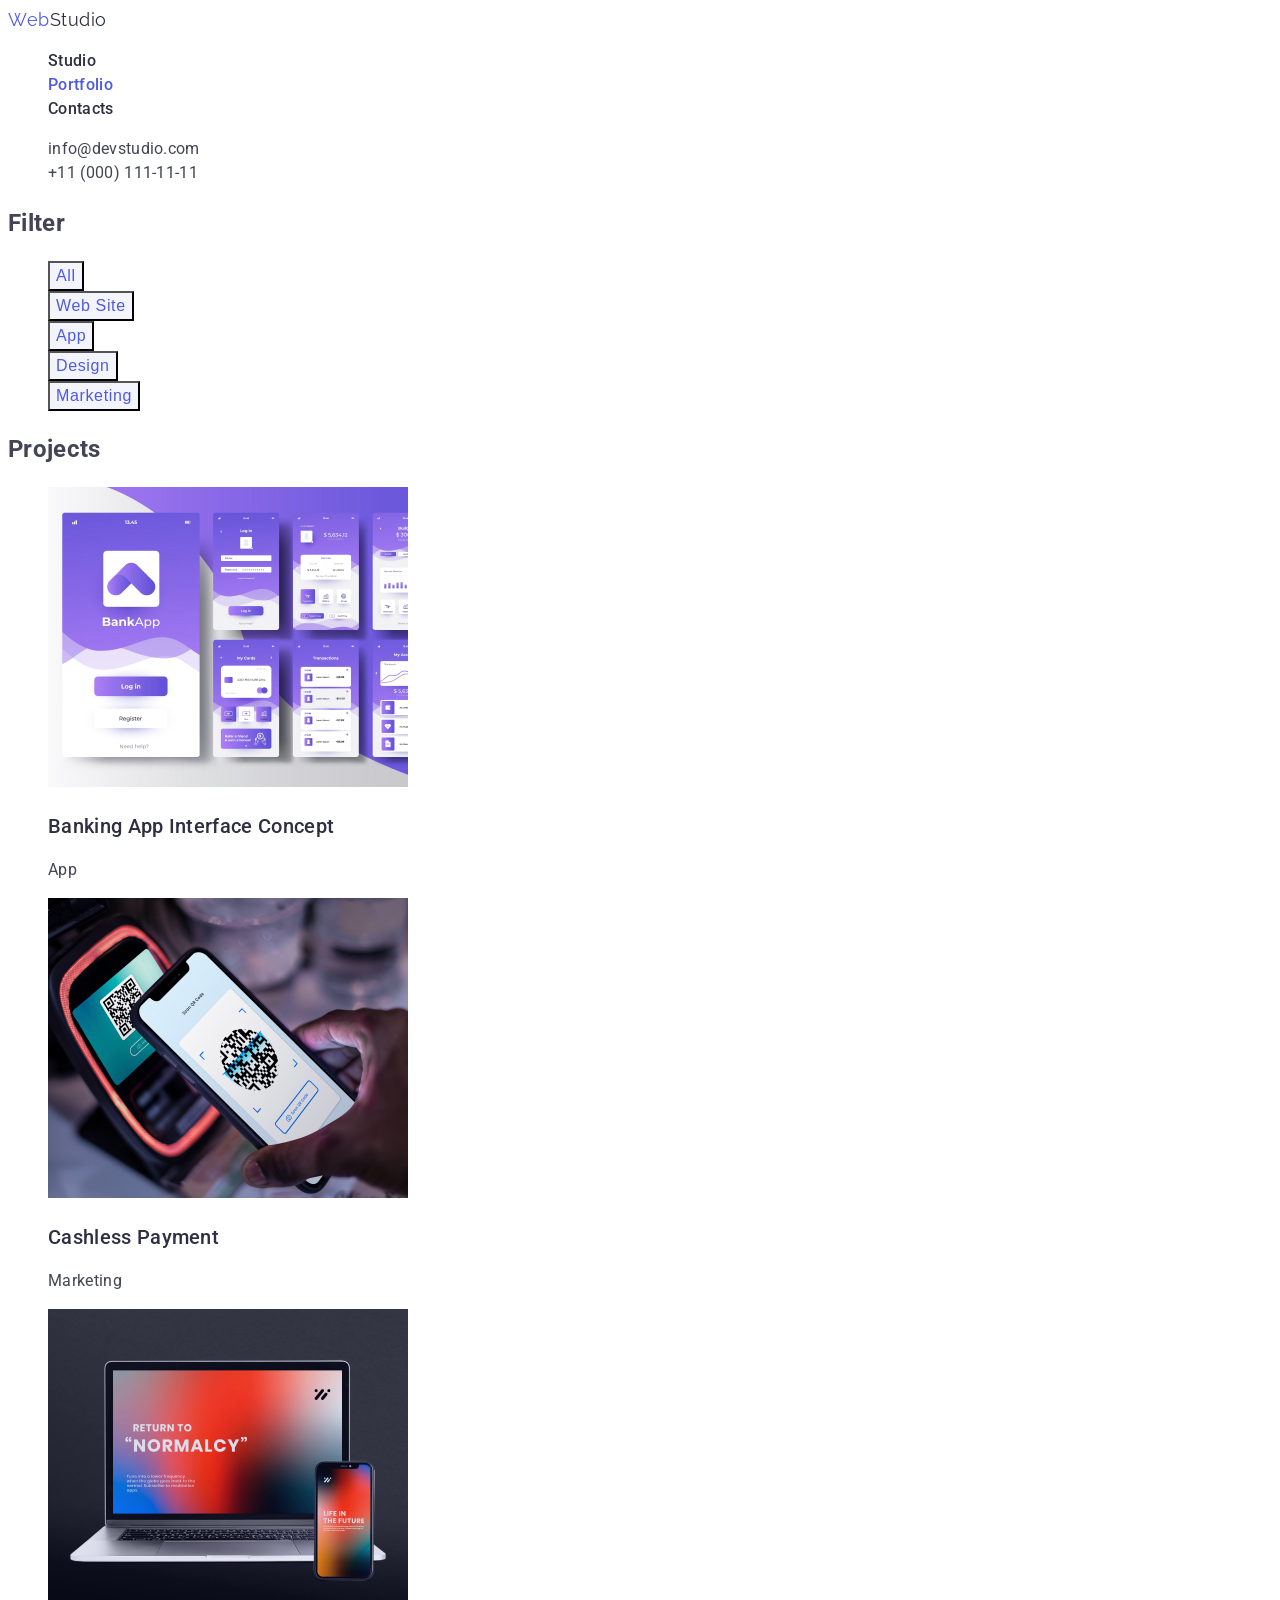
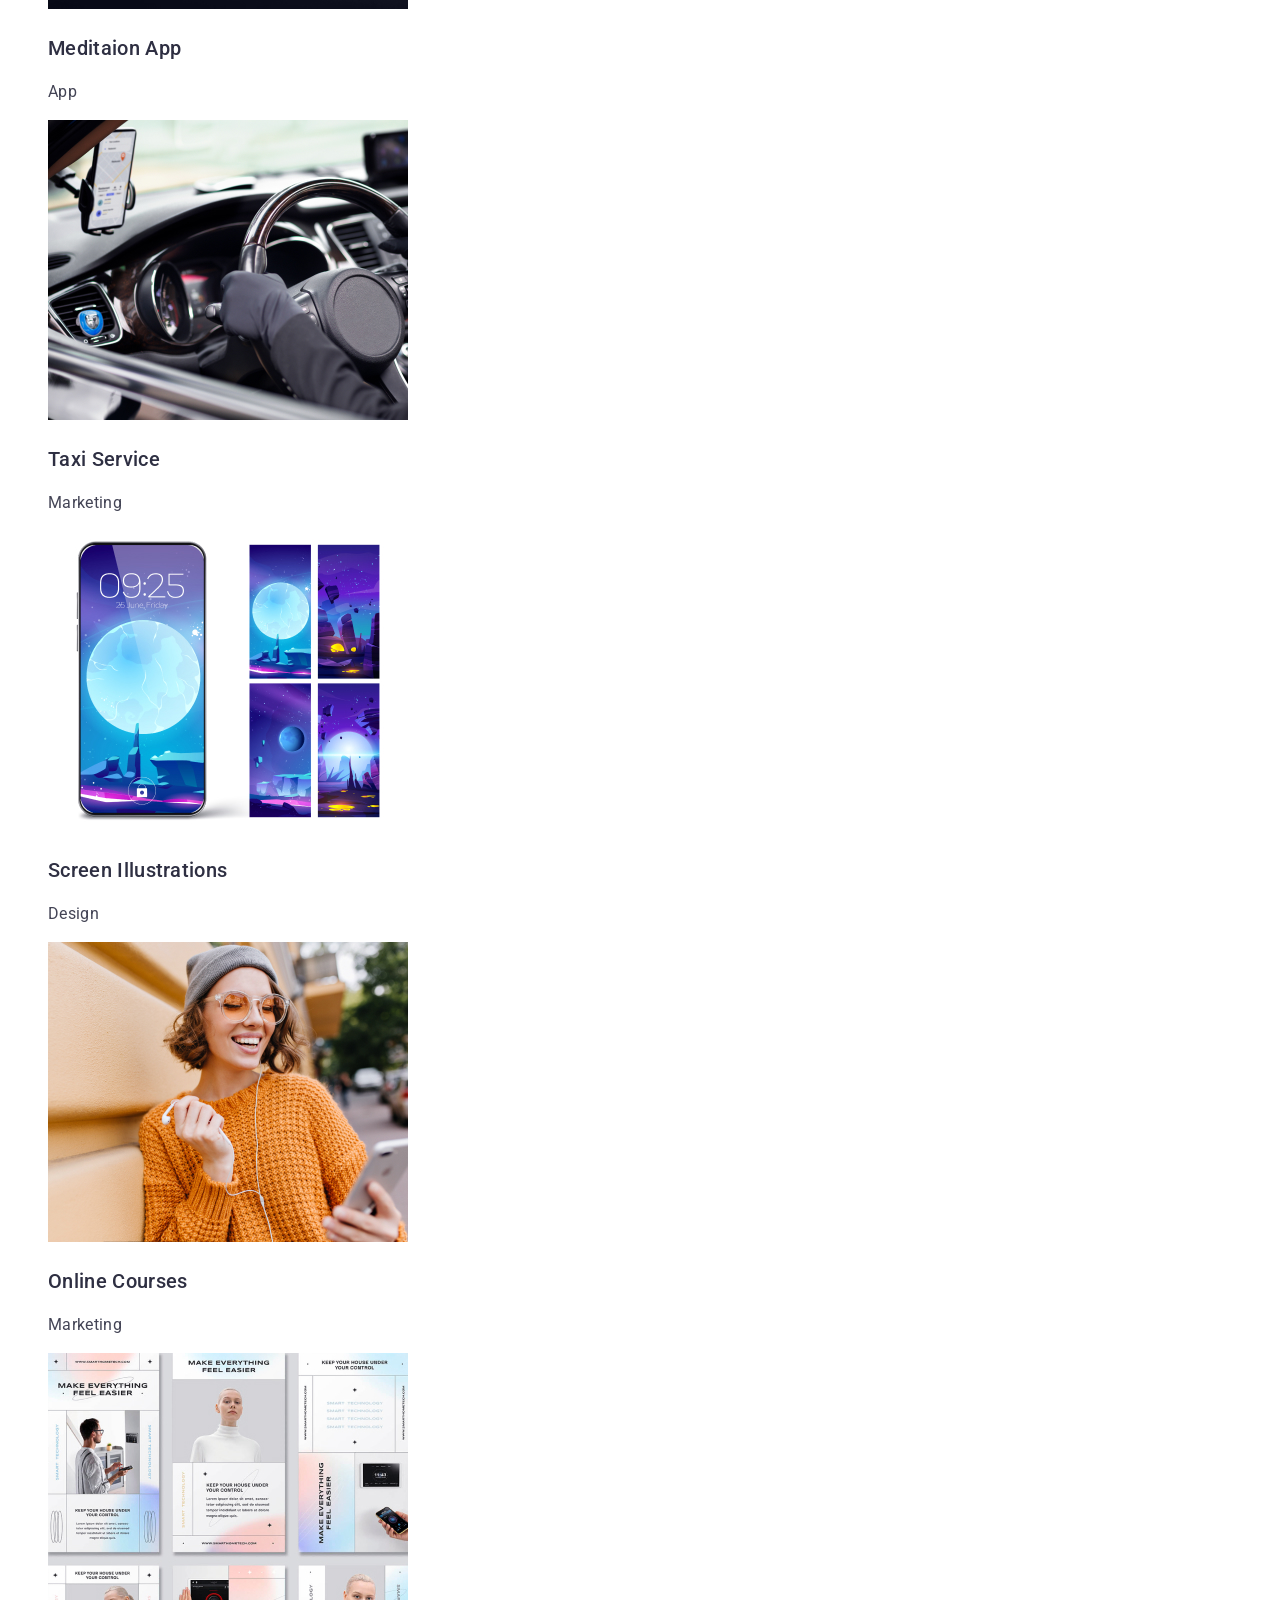
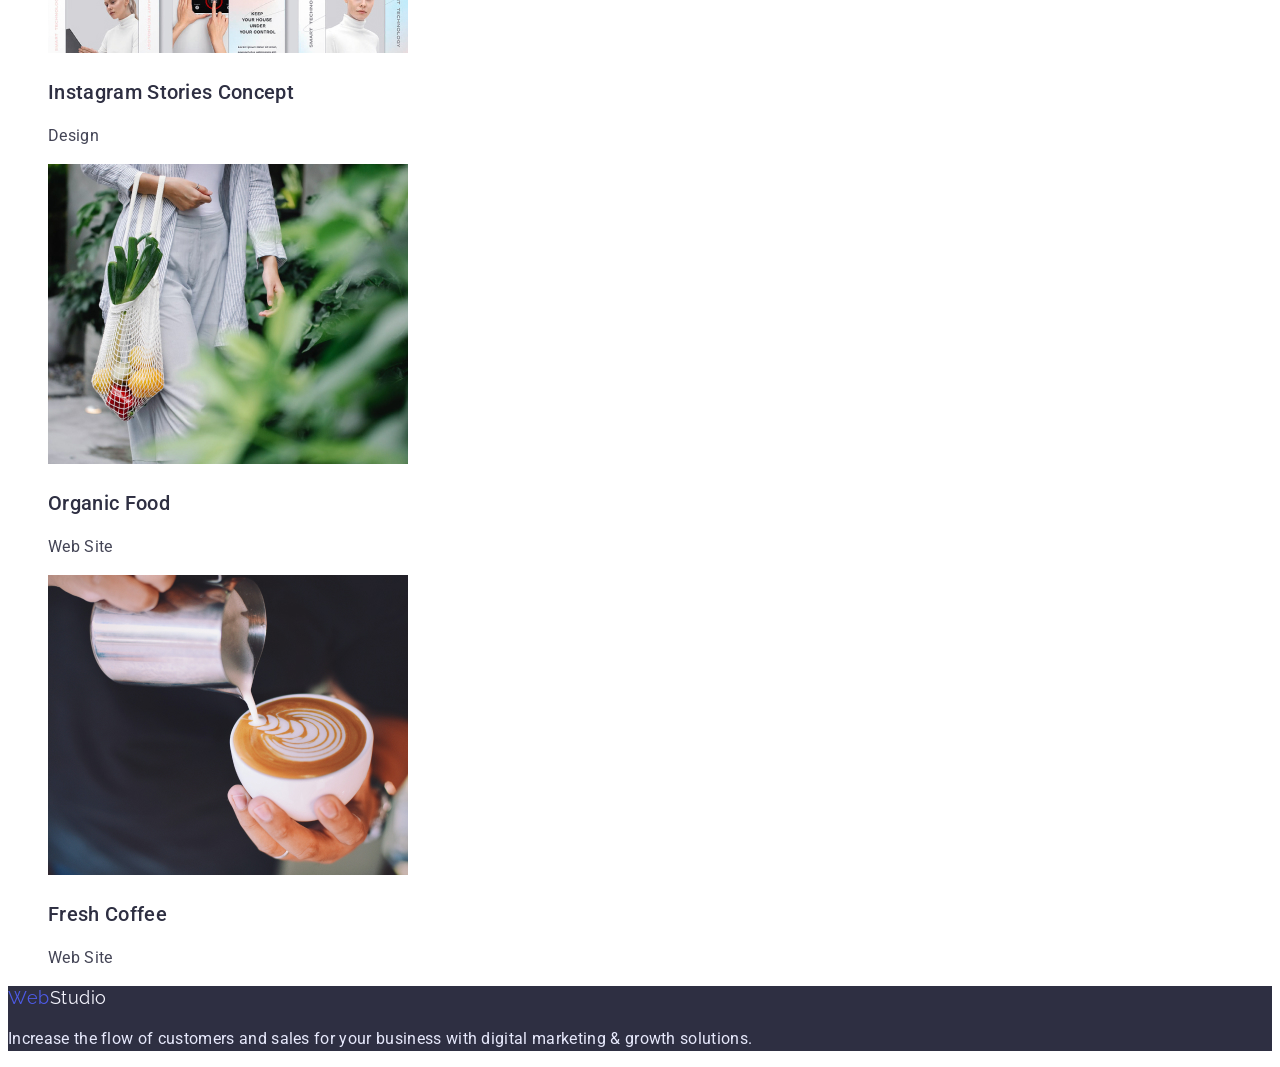
==== portfolio.html @ 9cec99b6 "Initial commit" ====
<!DOCTYPE html>
<html lang="en">
<head>
    <meta charset="UTF-8">
    <meta http-equiv="X-UA-Compatible" content="IE=edge">
    <meta name="viewport" content="width=device-width, initial-scale=1.0">
    <title>Document</title>
    <link rel="preconnect" href="https://fonts.googleapis.com">
    <link rel="preconnect" href="https://fonts.gstatic.com" crossorigin>
    <link href="https://fonts.googleapis.com/css2?family=Raleway:wght@800&family=Roboto:wght@400;500;700;900&display=swap"
        rel="stylesheet">
    <link rel="stylesheet" href="./css/styles.css">
</head>
<body>
  <header>
    <nav>
        <a class="logo" href="./index.html"><span class="accent-logo">Web</span>Studio</a>
        <ul class="site-nav list">
            <li><a href="./index.html" class="link ">Studio</a></li>
            <li><a href="./portfolio.html" class="link current">Portfolio</a></li>
            <li><a href="" class="link">Contacts</a> </li>
        </ul>
    </nav>
    <ul class="contacts">
        <li> <a href="mailto:info@devstudio.com" class="contacts-link">info@devstudio.com</a></li>
        <li> <a href="tel:+11(000)111-11-11" class="contacts-link">+11 (000) 111-11-11</a></li>
    </ul>
  </header>
        <main>
            <section class="Filter">
              <h1 class="Filter-title">Filter</h1>
                <ul class="Filter-button">
                    <li><button type="button" class="button">All</button></li>
                    <li><button type="button" class="button">Web Site</button></li>
                    <li><button type="button" class="button">App</button></li>
                    <li><button type="button" class="button">Design</button></li>
                    <li><button type="button" class="button">Marketing</button></li>
                </ul>
              <h2>Projects</h2>
                <ul class="Projects-list">
                    <li>
                        <img src="./images/img9.jpg" alt="interface" width="360" height="300">
                        <h3 class="title">Banking App Interface Concept</h3>
                        <p class="text">App</p>
                    </li>
                    <li>
                        <img src="./images/img10.jpg" alt="phone screen" width="360" height="300">
                        <h3 class="title">Cashless Payment</h3>
                        <p class="text">Marketing</p>
                    </li>
                    <li>
                        <img src="./images/img11.jpg" alt="laptop screen" width="360" height="300">
                        <h3 class="title">Meditaion App</h3>
                        <p class="text">App</p>
                    </li>
                    <li>
                        <img src="./images/img12.jpg" alt="car steering wheel" width="360" height="300">
                        <h3 class="title">Taxi Service</h3>
                        <p class="text">Marketing</p>
                    </li>
                    <li>
                        <img src="./images/img13.jpg" alt="phone" width="360" height="300">
                        <h3 class="title">Screen Illustrations</h3>
                        <p class="text">Design</p>
                    </li>
                    <li>
                        <img src="./images/img14.jpg" alt="a girl who laughs" width="360" height="300">
                        <h3 class="title">Online Courses</h3>
                        <p class="text">Marketing</p>
                    </li>
                    <li>
                        <img src="./images/img15.jpg" alt="Stories Concept" width="360" height="300">
                        <h3 class="title">Instagram Stories Concept</h3>
                        <p class="text">Design</p>
                    </li>
                    <li>
                        <img src="./images/img16.jpg" alt="a bag of vegetables" width="360" height="300">
                        <h3 class="title">Organic Food</h3>
                        <p class="text">Web Site</p>
                    </li>
                    <li>
                        <img src="./images/img17.jpg" alt="a cup of cappuccino" width="360" height="300">
                        <h3 class="title">Fresh Coffee</h3>
                        <p class="text">Web Site</p>
                    </li>
                </ul>
            </section>
        </main>
  <footer class="footer">
    <a href="./index.html" class="logo"><span class="accent-logo">Web</span><span class="footer-logo">Studio</span></a>
    <p class="footer-text">
        Increase the flow of customers and sales for your business with digital marketing & growth solutions.
    </p>
  </footer>
</body>
</html>
---- css/styles.css ----
/* основний колір тексту #2E2F42 */
/* другорядний колір #434455 */
/* білий  #FFFFFF */
/* білий, текст #E7E9FC  */
/* акцент #4D5AE5 */

:root{
    --primary-text-color: #434455;
    --title-text-color: #2E2F42;
    --accent-color: #4D5AE5;
    --white-color: #ffffff;
    --white-text-color: #E7E9FC;
    --button-bg-color: #F4F4FD;
}

body {
    color: var(--primary-text-color);

    font-family: Roboto, sans-serif;
    letter-spacing: 0.02em;
    font-size: 16px;
    line-height: 1.5;
    font-weight: 400;
}

ul {
    list-style: none;
}

/**
  |============================
  | studio
  |============================
*/

/*logo*/
.logo { color: var(--title-text-color);

    font-family: Raleway;
    letter-spacing: 0.03em;
    font-size: 18px;
    line-height: 1.33;
    text-decoration:none;
}

.accent-logo { color: var(--accent-color);}

/* site-nav*/
.site-nav .link {
    color: var(--title-text-color);

    font-weight: 500;
    font-size: 16px;
    line-height: 1.5;
    text-decoration: none;
}

.site-nav .link:hover, 
.site-nav .link:focus {
    color: var(--accent-color);
}

.site-nav .link.current {
    color: var(--accent-color);
}

/*contacts*/
.contacts-link{
    color: var(--primary-text-color);
    text-decoration: none;
}
.contacts-link:hover,
.contacts-link:focus{
color: var(--accent-color);
}


/* hero*/
.hero{
    background: var(--title-text-color);
}
.hero-title {
    color: var(--white-color);

    font-style: normal;
    font-weight: 700;
    font-size: 56px;
    line-height: 1.07;
    text-align: center;
}
.button-hero {
    color: var(--white-color);

    letter-spacing: 0.04em;
    background: var(--accent-color);
    box-shadow: 0px 4px 4px rgba(0, 0, 0, 0.15);
    border-radius: 4px;
    font-weight: 500;
    font-size: 16px;
    line-height: 1.5;
    align-items: center;
    cursor: pointer;
}

/*section*/
.section-title {
    color: var(--title-text-color);

        font-weight: 700;
        font-size: 36px;
        line-height: 1.11;
        text-align: center;
        text-transform: capitalize;
}

/*advantages*/
.advantages-list .title{
    color: var(--title-text-color);

    font-weight: 500;
    font-size: 20px;
    line-height: 1.2;
}

/*team*/
.team-list .title{
    font-weight: 500;
    font-size: 20px;
    line-height: 1.2;
    text-align: center;
}
.team-list .text{
    text-align: center;
}

/* footer*/
.footer{
    background-color: var(--title-text-color);
}
.footer-text{
    color: var(--white-text-color);
}
.footer-logo{
    color: var(--button-bg-color);
}

 /**
   |============================
   | portfolio
   |============================
 */
/*filter*/
.button{
    color: var(--accent-color);
    background-color: var(--button-bg-color);
   
        font-weight: 500;
        font-size: 16px;
        line-height: 1.5;
        align-items: center;
        text-align: center;
        letter-spacing: 0.04em;
        cursor: pointer;
}
.button:hover,
.button:focus{
    background-color: var(--accent-color);
    color: var(--white-color);
}

.Projects-list .title{
    color: var(--title-text-color);

    font-weight: 500;
    font-size: 20px;
    line-height: 1.2;
}
.Projects-list .text{
    color: var(--primary-text-color);

    font-weight: 400;
    font-size: 16px;
    line-height: 1.5;
}
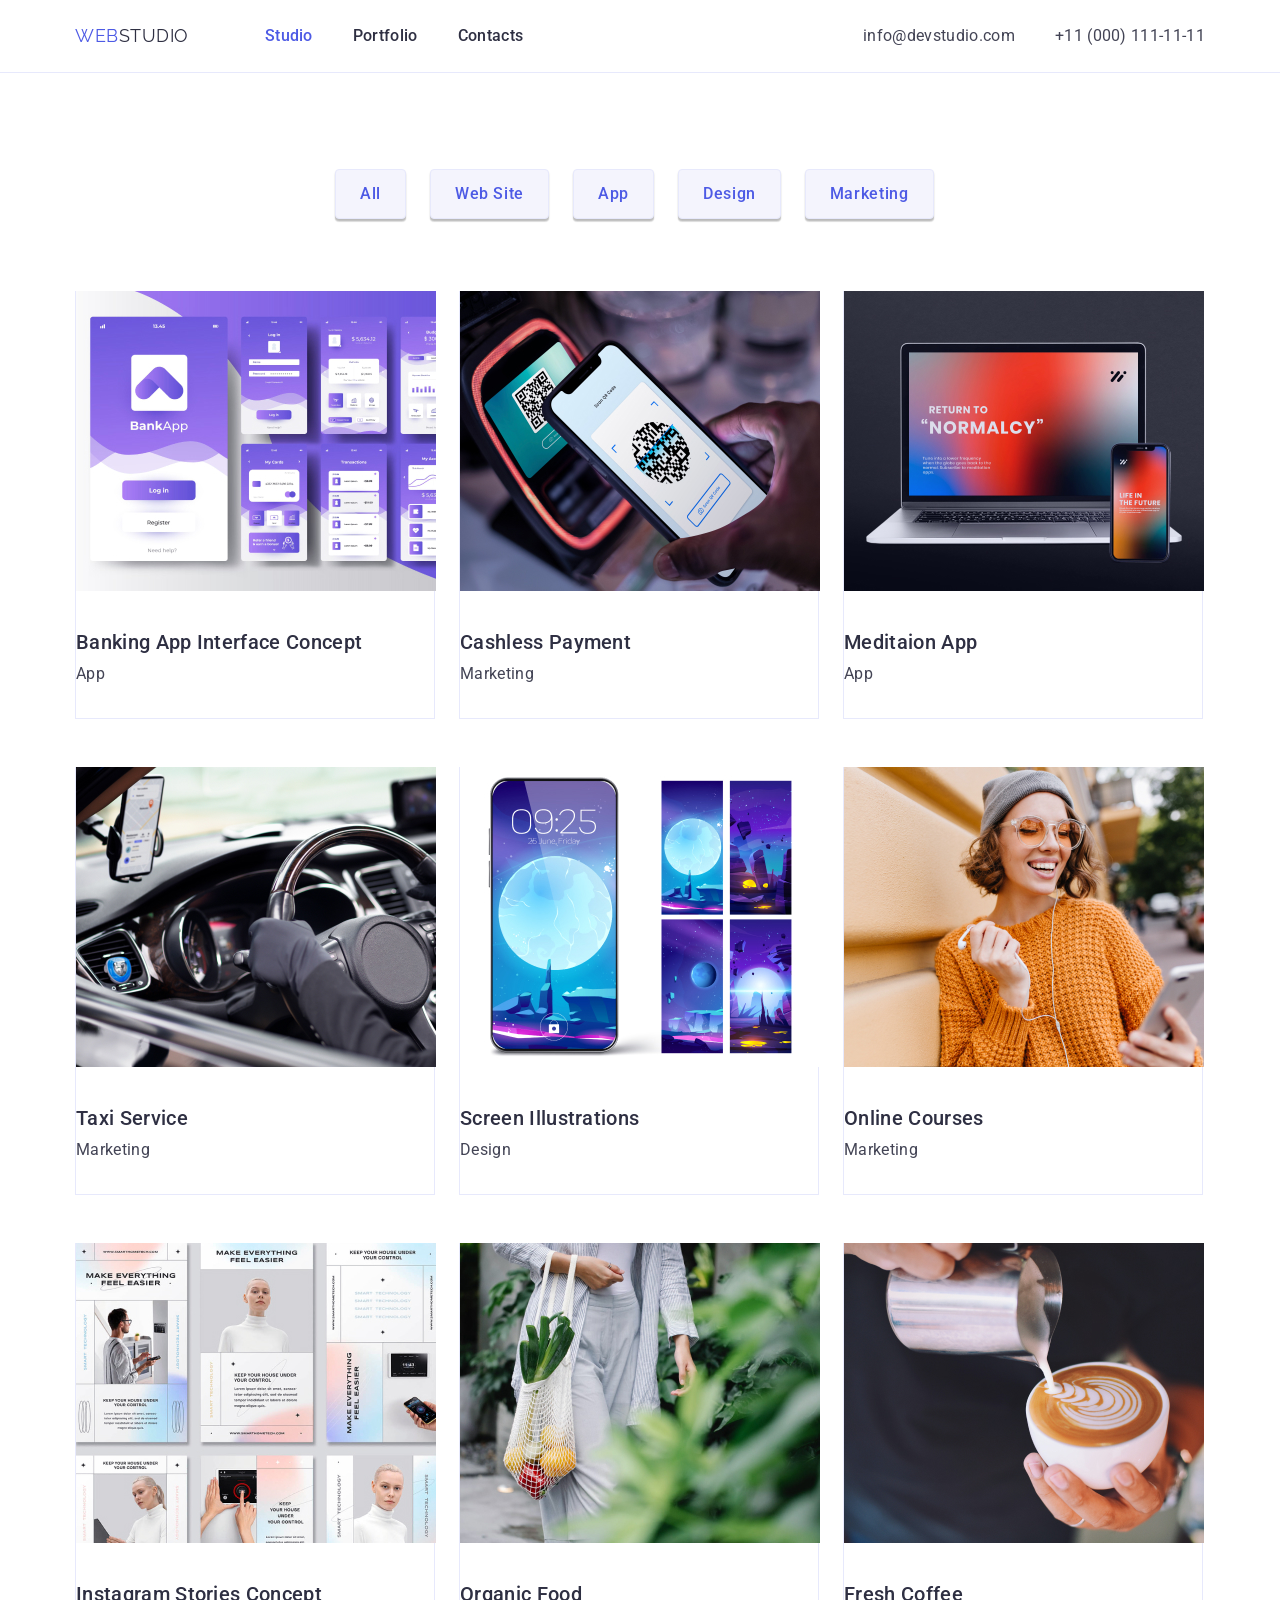
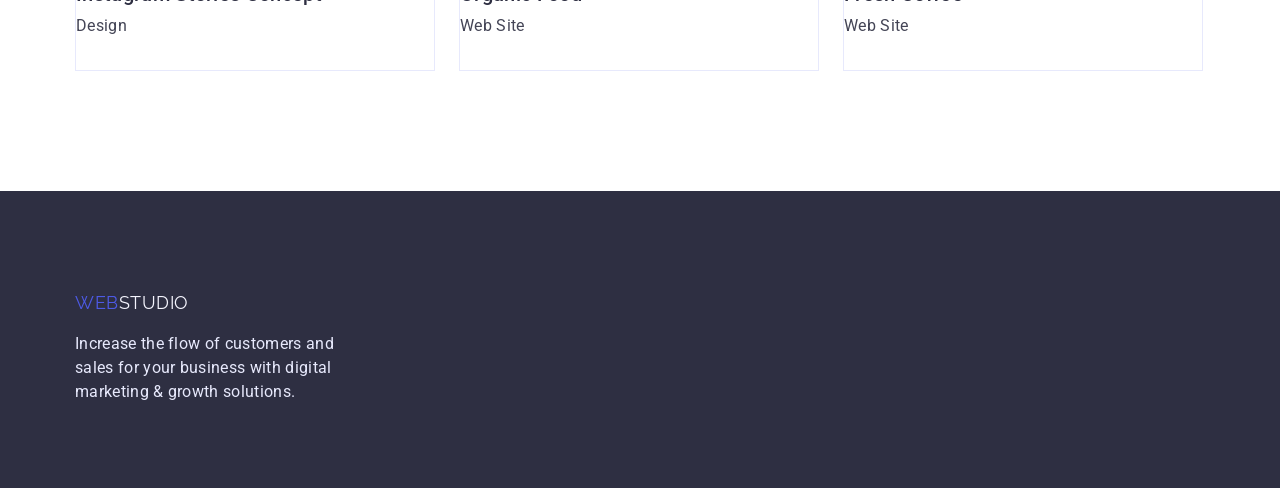
==== commit f47fb5be: "css for portfolio" ====
--- a/portfolio.html
+++ b/portfolio.html
@@ -9,88 +9,98 @@
     <link rel="preconnect" href="https://fonts.gstatic.com" crossorigin>
     <link href="https://fonts.googleapis.com/css2?family=Raleway:wght@800&family=Roboto:wght@400;500;700;900&display=swap"
         rel="stylesheet">
+        <link rel="stylesheet" href="https://cdnjs.cloudflare.com/ajax/libs/modern-normalize/1.1.0/modern-normalize.min.css">
     <link rel="stylesheet" href="./css/styles.css">
 </head>
 <body>
-  <header>
-    <nav>
-        <a class="logo" href="./index.html"><span class="accent-logo">Web</span>Studio</a>
-        <ul class="site-nav list">
-            <li><a href="./index.html" class="link ">Studio</a></li>
-            <li><a href="./portfolio.html" class="link current">Portfolio</a></li>
-            <li><a href="" class="link">Contacts</a> </li>
-        </ul>
-    </nav>
-    <ul class="contacts">
-        <li> <a href="mailto:info@devstudio.com" class="contacts-link">info@devstudio.com</a></li>
-        <li> <a href="tel:+11(000)111-11-11" class="contacts-link">+11 (000) 111-11-11</a></li>
-    </ul>
-  </header>
+<header class="header-page">
+    <div class="container">
+        <div class="main">
+            <nav class="main">
+                <a class="logo" href="./index.html"><span class="accent-logo">WEB</span>STUDIO</a>
+                <ul class="site-nav list">
+                    <li class="item"><a href="./index.html" class="link current">Studio</a></li>
+                    <li class="item"><a href="./portfolio.html" class="link">Portfolio</a></li>
+                    <li class="item"><a href="" class="link">Contacts</a> </li>
+                </ul>
+            </nav>
+            <ul class="contacts list">
+                <li class="item"> <a href="mailto:info@devstudio.com" class="contacts-link">info@devstudio.com</a></li>
+                <li class="item"> <a href="tel:+11(000)111-11-11" class="contacts-link">+11 (000) 111-11-11</a></li>
+            </ul>
+        </div>
+    </div>
+</header>
         <main>
-            <section class="Filter">
-              <h1 class="Filter-title">Filter</h1>
-                <ul class="Filter-button">
-                    <li><button type="button" class="button">All</button></li>
-                    <li><button type="button" class="button">Web Site</button></li>
-                    <li><button type="button" class="button">App</button></li>
-                    <li><button type="button" class="button">Design</button></li>
-                    <li><button type="button" class="button">Marketing</button></li>
+            <section>
+                <div class="container">
+              <h1 class="filter-title">Filter</h1>
+                <ul class="filter-button list">
+                    <li class="item"><button type="button" class="button">All</button></li>
+                    <li class="item"><button type="button" class="button">Web Site</button></li>
+                    <li class="item"><button type="button" class="button">App</button></li>
+                    <li class="item"><button type="button" class="button">Design</button></li>
+                    <li class="item"><button type="button" class="button">Marketing</button></li>
                 </ul>
-              <h2>Projects</h2>
-                <ul class="Projects-list">
-                    <li>
+              <h2 class="projects-title">Projects</h2>
+                <ul class="projects list">
+                    <li class="projects-elements">
                         <img src="./images/img9.jpg" alt="interface" width="360" height="300">
                         <h3 class="title">Banking App Interface Concept</h3>
                         <p class="text">App</p>
                     </li>
-                    <li>
+                    <li class="projects-elements">
                         <img src="./images/img10.jpg" alt="phone screen" width="360" height="300">
                         <h3 class="title">Cashless Payment</h3>
                         <p class="text">Marketing</p>
                     </li>
-                    <li>
+                    <li class="projects-elements">
                         <img src="./images/img11.jpg" alt="laptop screen" width="360" height="300">
                         <h3 class="title">Meditaion App</h3>
                         <p class="text">App</p>
                     </li>
-                    <li>
+                    <li class="projects-elements">
                         <img src="./images/img12.jpg" alt="car steering wheel" width="360" height="300">
                         <h3 class="title">Taxi Service</h3>
                         <p class="text">Marketing</p>
                     </li>
-                    <li>
+                    <li class="projects-elements">
                         <img src="./images/img13.jpg" alt="phone" width="360" height="300">
                         <h3 class="title">Screen Illustrations</h3>
                         <p class="text">Design</p>
                     </li>
-                    <li>
+                    <li class="projects-elements">
                         <img src="./images/img14.jpg" alt="a girl who laughs" width="360" height="300">
                         <h3 class="title">Online Courses</h3>
                         <p class="text">Marketing</p>
                     </li>
-                    <li>
+                    <li class="projects-elements">
                         <img src="./images/img15.jpg" alt="Stories Concept" width="360" height="300">
                         <h3 class="title">Instagram Stories Concept</h3>
                         <p class="text">Design</p>
                     </li>
-                    <li>
+                    <li class="projects-elements">
                         <img src="./images/img16.jpg" alt="a bag of vegetables" width="360" height="300">
                         <h3 class="title">Organic Food</h3>
                         <p class="text">Web Site</p>
                     </li>
-                    <li>
+                    <li class="projects-elements">
                         <img src="./images/img17.jpg" alt="a cup of cappuccino" width="360" height="300">
                         <h3 class="title">Fresh Coffee</h3>
                         <p class="text">Web Site</p>
                     </li>
                 </ul>
+                </div>
             </section>
         </main>
-  <footer class="footer">
-    <a href="./index.html" class="logo"><span class="accent-logo">Web</span><span class="footer-logo">Studio</span></a>
-    <p class="footer-text">
-        Increase the flow of customers and sales for your business with digital marketing & growth solutions.
-    </p>
-  </footer>
+<footer class="footer">
+    <div class="container">
+        <a href="./index.html" class="logo"><span class="accent-logo">WEB</span><span
+                class="footer-logo">STUDIO</span></a>
+        <p class="footer-text">
+            Increase the flow of customers and sales for your business with digital marketing & growth solutions.
+        </p>
+    </div>
+</footer>
 </body>
 </html>
--- a/css/styles.css
+++ b/css/styles.css
@@ -1,17 +1,19 @@
-/* основний колір тексту #2E2F42 */
-/* другорядний колір #434455 */
-/* білий  #FFFFFF */
-/* білий, текст #E7E9FC  */
-/* акцент #4D5AE5 */
-
+html {
+    box-sizing: border-box;
+}
+
+*,
+*::before,
+*::after {
+    box-sizing: border-box;
+}
 :root{
     --primary-text-color: #434455;
     --title-text-color: #2E2F42;
     --accent-color: #4D5AE5;
     --white-color: #ffffff;
     --white-text-color: #E7E9FC;
-    --button-bg-color: #F4F4FD;
-}
+    --button-bg-color: #F4F4FD;}
 
 body {
     color: var(--primary-text-color);
@@ -21,10 +23,21 @@
     font-size: 16px;
     line-height: 1.5;
     font-weight: 400;
-}
-
-ul {
-    list-style: none;
+
+}
+
+.list{list-style: none;
+    margin: 0;
+    padding: 0;
+}
+
+.container {
+    margin-left: auto;
+    margin-right: auto;
+    width: 1158px;
+    padding-left: 14px;
+    padding-right: 14px;
+
 }
 
 /**
@@ -33,62 +46,106 @@
   |============================
 */
 
+/*header*/ 
+
+.header-page{
+    background: var(--white-color);
+    border-bottom: 1px solid var(--white-text-color);
+}
+
+.main{
+  display: flex;
+  align-items: center;
+
+}
+
 /*logo*/
-.logo { color: var(--title-text-color);
+.logo {
+    color: var(--title-text-color);
 
     font-family: Raleway;
     letter-spacing: 0.03em;
     font-size: 18px;
     line-height: 1.33;
-    text-decoration:none;
-}
-
-.accent-logo { color: var(--accent-color);}
+    text-decoration:none;}
+
+.accent-logo { color: var(--accent-color);
+font-family: Raleway;}
 
 /* site-nav*/
+.site-nav{
+display: flex;
+padding-left: 0;
+margin-left: 76px;
+}
+
+.site-nav .item + .item{
+    margin-left: 40px;
+}
+
 .site-nav .link {
+    display: block;
+padding-top: 24px;
+padding-bottom: 24px;
+
     color: var(--title-text-color);
 
     font-weight: 500;
     font-size: 16px;
     line-height: 1.5;
-    text-decoration: none;
-}
+    text-decoration: none;}
 
 .site-nav .link:hover, 
 .site-nav .link:focus {
-    color: var(--accent-color);
-}
+    color: var(--accent-color);}
 
 .site-nav .link.current {
-    color: var(--accent-color);
-}
+    color: var(--accent-color);}
 
 /*contacts*/
+.contacts{
+    display: flex;
+    margin-left: auto;
+}
+.contacts .item + .item{
+    margin-left: 40px;
+}
 .contacts-link{
     color: var(--primary-text-color);
-    text-decoration: none;
-}
+    text-decoration: none;}
 .contacts-link:hover,
 .contacts-link:focus{
-color: var(--accent-color);
-}
+    color: var(--accent-color);}
 
 
 /* hero*/
 .hero{
+    padding-top: 188px;
+    padding-bottom: 188px;
     background: var(--title-text-color);
 }
+
 .hero-title {
+   margin-top: 0;
+   margin-bottom: 48px;
+   margin-left: auto;
+   margin-right: auto;
+   text-align: center;
+   width: 494px;
+   height: 120px;
+
+
     color: var(--white-color);
 
     font-style: normal;
     font-weight: 700;
     font-size: 56px;
     line-height: 1.07;
-    text-align: center;
-}
+}
+
 .button-hero {
+    margin: 0 auto;
+    display: block;
     color: var(--white-color);
 
     letter-spacing: 0.04em;
@@ -100,85 +157,257 @@
     line-height: 1.5;
     align-items: center;
     cursor: pointer;
+    text-align: center;
 }
 
 /*section*/
+.section {
+    padding-top: 120px;
+    padding-bottom: 120px;
+}
+.section.padding-botom{
+    padding-top: 0;
+    padding-bottom: 120px
+}
 .section-title {
+    padding-bottom: 72px;
+    margin-bottom: 0;
+        margin-top: 0;
+
     color: var(--title-text-color);
 
-        font-weight: 700;
-        font-size: 36px;
-        line-height: 1.11;
-        text-align: center;
-        text-transform: capitalize;
-}
+    font-weight: 700;
+    font-size: 36px;
+    line-height: 1.11;
+    text-align: center;
+    text-transform: capitalize;}
 
 /*advantages*/
-.advantages-list .title{
+.advantages{
+    display: flex;
+}
+
+.advantages .item +.item {
+    margin-left: 24px;
+}
+
+.advantages .title{
+    width: 264px;
+
+    margin-bottom: 8px;
+    margin-top: 0;
+
     color: var(--title-text-color);
+
+    font-weight: 500;
+    font-size: 20px;
+    line-height: 1.2;}
+
+.section-title.none{
+        display: none;
+    }
+
+.advantages .text{
+    margin-bottom: 0;
+    margin-top: 0;
+    width: 264px;
+    }
+
+ /*work*/
+.work{
+    display: flex;
+}
+ .work .item{
+    margin-right: 24px;
+    padding-bottom: 0;
+
+    width: 360px;
+    height: 300px;
+    
+    background: linear-gradient(0deg, rgba(77, 90, 229, 0.1), rgba(77, 90, 229, 0.1)), url(2368.jpg);
+    background-blend-mode: soft-light, normal;
+    
+    border: 1px solid var(--white-text-color);
+ }
+.work .item:nth-child(3n){
+    margin-right: 0;
+}
+
+/*team*/
+
+.section.team{
+    background-color: var(--button-bg-color);
+
+}
+
+.team{
+    display: flex;
+}
+
+.team .item{
+    margin-right: 24px;
+
+    width: 264px;
+    height: 380px;
+
+    background: var(--white-color);
+    box-shadow: 0px 1px 6px rgba(46, 47, 66, 0.08), 0px 1px 1px rgba(46, 47, 66, 0.16), 0px 2px 1px rgba(46, 47, 66, 0.08);
+    border-radius: 0px 0px 4px 4px;
+}
+
+.team .item:nth-child(4n){
+    margin-right: 0;
+}
+
+.team .title{
+    margin: 0;
+    padding-top: 32px;
+    padding-bottom: 8px;
 
     font-weight: 500;
     font-size: 20px;
     line-height: 1.2;
-}
-
-/*team*/
-.team-list .title{
-    font-weight: 500;
-    font-size: 20px;
-    line-height: 1.2;
-    text-align: center;
-}
-.team-list .text{
-    text-align: center;
-}
+    text-align: center;}
+.team .text{
+    margin: 0;
+    padding-bottom: 32px;
+
+    text-align: center;}
+
+
 
 /* footer*/
+
 .footer{
-    background-color: var(--title-text-color);
-}
+    padding-top: 100px;
+    padding-bottom: 100px;
+    background-color: var(--title-text-color);}
+
+.footer .logo {
+    padding-top: 0;
+    padding-bottom: 0;
+    color: var(--button-bg-color);
+    font-family: Raleway;
+        }
+
 .footer-text{
-    color: var(--white-text-color);
-}
-.footer-logo{
-    color: var(--button-bg-color);
-}
+    margin-top: 0;
+    margin-bottom: 0;
+    padding-top: 16px;
+    width: 264px;
+    height: 72px;
+
+    color: var(--white-text-color);}
+
 
  /**
    |============================
    | portfolio
    |============================
  */
+
 /*filter*/
+.filter-title {
+    display: none;
+}
+.projects-title{
+    display: none;
+}
+
+.filter-button{
+    display: flex;
+    margin-top: 96px;
+    margin-bottom: 72px; 
+    padding-left: 260px;
+    padding-right: 260px;
+    flex-direction: row;
+    text-align: center;
+    padding-left: 260px;
+    padding-right: 260px;
+    
+    
+}
+
+.filter-button .item + .item {
+    margin-left: 24px;
+
+}
+
 .button{
+    min-width: 69px;
+    padding-left: 24px;
+    padding-right: 24px;
+    padding-top: 12px;
+    padding-bottom: 12px;
+   
+
     color: var(--accent-color);
     background-color: var(--button-bg-color);
+    box-shadow: 0px 3px 1px rgba(0, 0, 0, 0.1), 0px 2px 1px rgba(0, 0, 0, 0.08), 0px 2px 2px rgba(0, 0, 0, 0.12);
+    border-radius: 4px;
+    border: 1px solid var(--white-text-color);
    
-        font-weight: 500;
-        font-size: 16px;
-        line-height: 1.5;
-        align-items: center;
-        text-align: center;
-        letter-spacing: 0.04em;
-        cursor: pointer;
-}
+    font-weight: 500;
+    font-size: 16px;
+    line-height: 1.5;
+    align-items: center;
+    text-align: center;
+    letter-spacing: 0.04em;
+    cursor: pointer;}
+
 .button:hover,
 .button:focus{
     background-color: var(--accent-color);
-    color: var(--white-color);
-}
-
-.Projects-list .title{
+    color: var(--white-color);}
+
+/*projects*/
+
+.projects{
+    display: flex;
+    flex-wrap: wrap;
+    margin-bottom: 120px;
+}
+
+.projects-elements{
+    width: 360px;
+    margin-right: 24px;
+    margin-bottom: 48px;
+
+    border-right-width: 1px;
+    border-right-style: solid;
+    border-right-color: var(--white-text-color);
+
+    border-left-width: 1px;
+    border-left-style: solid;
+    border-left-color: var(--white-text-color);
+
+    border-bottom-width: 1px;
+    border-bottom-style: solid;
+    border-bottom-color: var(--white-text-color);
+}
+
+.projects-elements:nth-child(3n){
+    margin-right: 0;
+}
+
+.projects-elements:nth-last-child(-n+3){
+    margin-bottom: 0;
+}
+
+.projects .title{
+    padding-top: 32px;
+    padding-bottom: 8px;
+    margin: 0;
     color: var(--title-text-color);
 
     font-weight: 500;
     font-size: 20px;
-    line-height: 1.2;
-}
-.Projects-list .text{
+    line-height: 1.2;}
+.projects .text{
+    padding-bottom: 32px;
+    margin: 0;
     color: var(--primary-text-color);
 
     font-weight: 400;
     font-size: 16px;
-    line-height: 1.5;
-}
+    line-height: 1.5;}
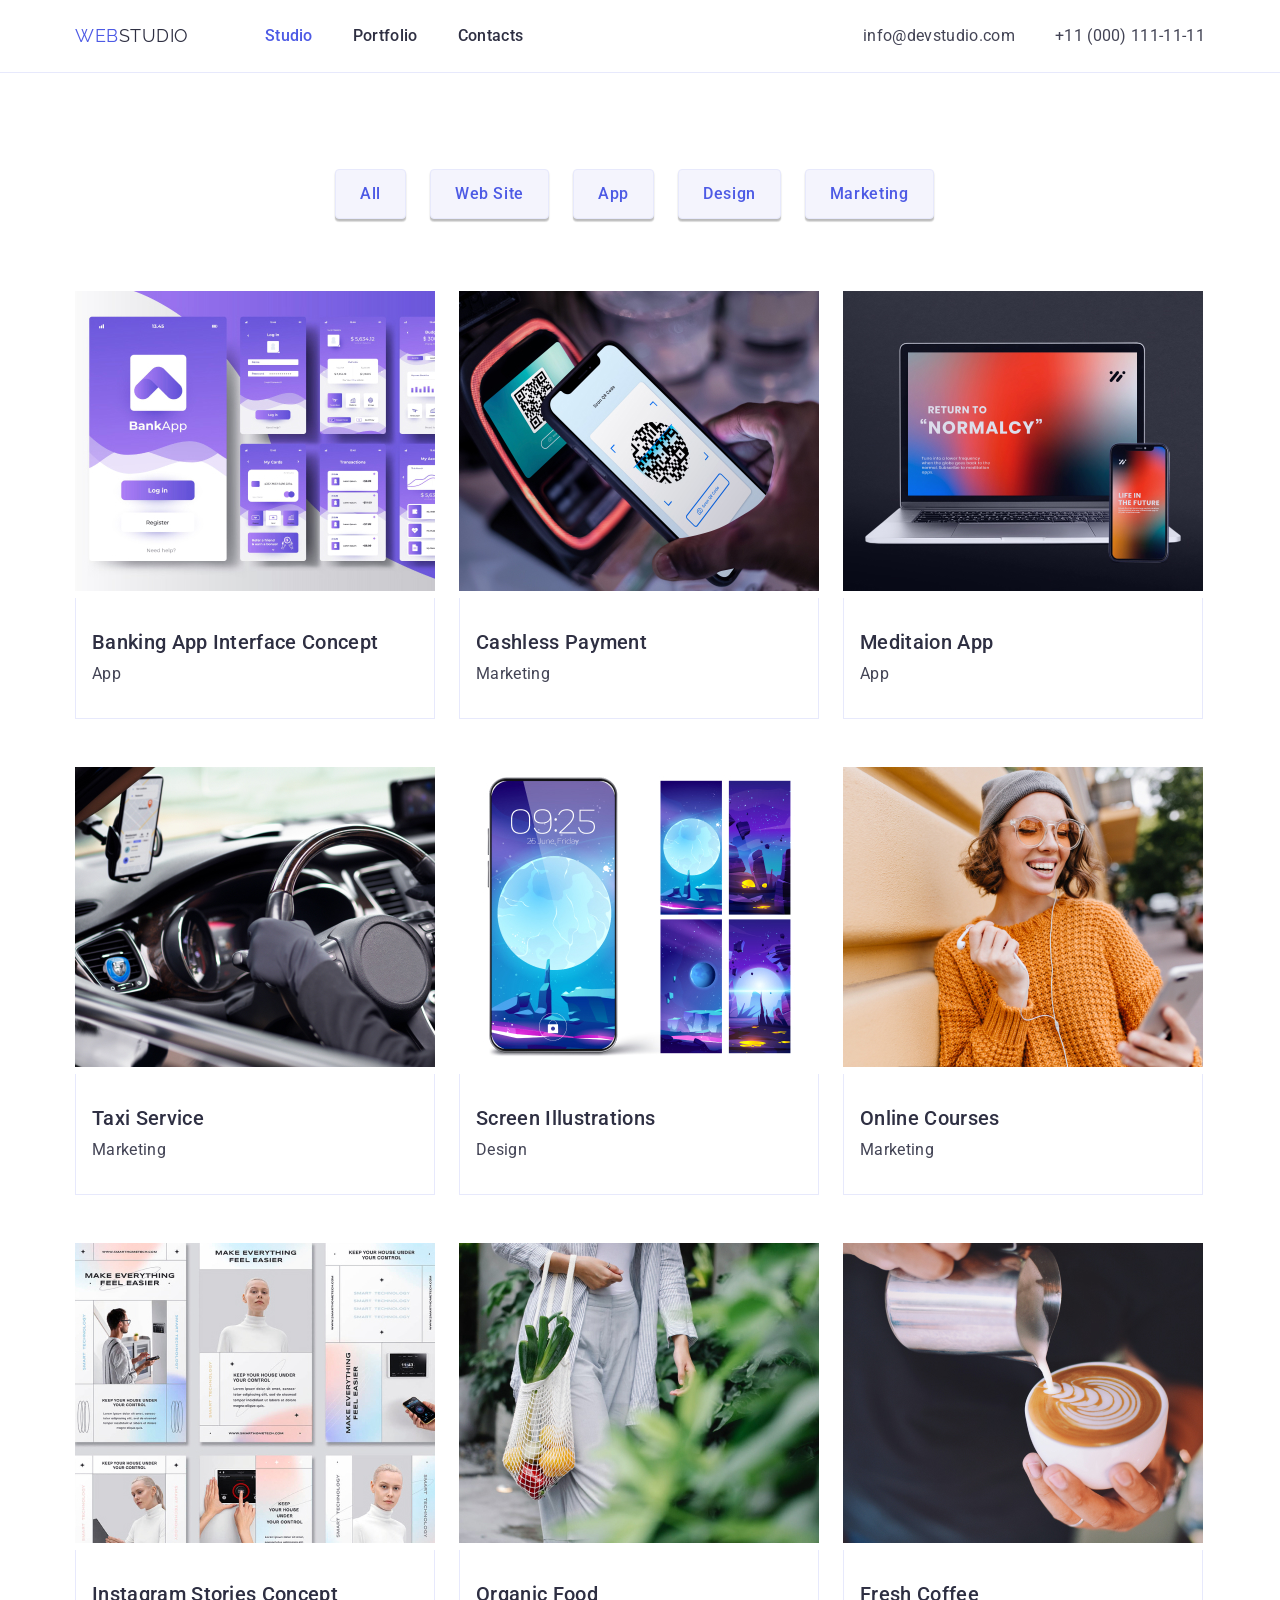
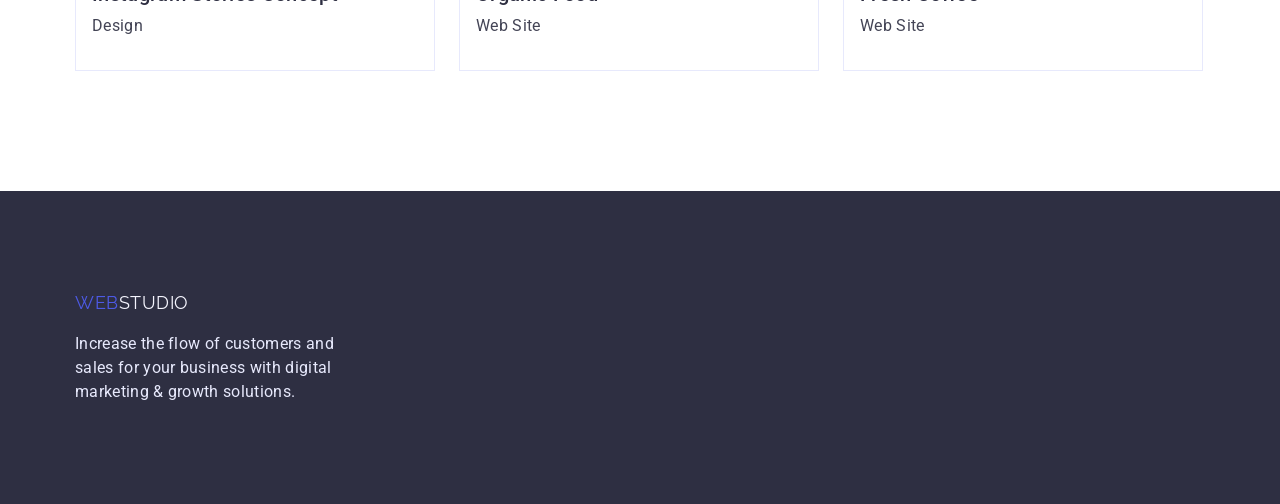
==== commit ce34de07: "changes03" ====
--- a/portfolio.html
+++ b/portfolio.html
@@ -32,7 +32,7 @@
     </div>
 </header>
         <main>
-            <section>
+            <section class="section-portfolio">
                 <div class="container">
               <h1 class="filter-title">Filter</h1>
                 <ul class="filter-button list">
@@ -46,48 +46,66 @@
                 <ul class="projects list">
                     <li class="projects-elements">
                         <img src="./images/img9.jpg" alt="interface" width="360" height="300">
-                        <h3 class="title">Banking App Interface Concept</h3>
-                        <p class="text">App</p>
+                        <div class="projects-card">
+                            <h3 class="title">Banking App Interface Concept</h3>
+                            <p class="text">App</p>
+                        </div>
                     </li>
                     <li class="projects-elements">
                         <img src="./images/img10.jpg" alt="phone screen" width="360" height="300">
-                        <h3 class="title">Cashless Payment</h3>
-                        <p class="text">Marketing</p>
+                        <div class="projects-card">
+                            <h3 class="title">Cashless Payment</h3>
+                            <p class="text">Marketing</p>
+                        </div>
                     </li>
                     <li class="projects-elements">
                         <img src="./images/img11.jpg" alt="laptop screen" width="360" height="300">
-                        <h3 class="title">Meditaion App</h3>
-                        <p class="text">App</p>
+                        <div class="projects-card">
+                            <h3 class="title">Meditaion App</h3>
+                            <p class="text">App</p>
+                        </div>
                     </li>
                     <li class="projects-elements">
                         <img src="./images/img12.jpg" alt="car steering wheel" width="360" height="300">
+                       <div class="projects-card">
                         <h3 class="title">Taxi Service</h3>
                         <p class="text">Marketing</p>
+                       </div>
                     </li>
                     <li class="projects-elements">
                         <img src="./images/img13.jpg" alt="phone" width="360" height="300">
-                        <h3 class="title">Screen Illustrations</h3>
-                        <p class="text">Design</p>
+                        <div class="projects-card">
+                            <h3 class="title">Screen Illustrations</h3>
+                            <p class="text">Design</p>
+                        </div>
                     </li>
                     <li class="projects-elements">
                         <img src="./images/img14.jpg" alt="a girl who laughs" width="360" height="300">
-                        <h3 class="title">Online Courses</h3>
-                        <p class="text">Marketing</p>
+                        <div class="projects-card">
+                            <h3 class="title">Online Courses</h3>
+                            <p class="text">Marketing</p>
+                        </div>
                     </li>
                     <li class="projects-elements">
                         <img src="./images/img15.jpg" alt="Stories Concept" width="360" height="300">
-                        <h3 class="title">Instagram Stories Concept</h3>
-                        <p class="text">Design</p>
+                        <div class="projects-card">
+                            <h3 class="title">Instagram Stories Concept</h3>
+                            <p class="text">Design</p>
+                        </div>
                     </li>
                     <li class="projects-elements">
                         <img src="./images/img16.jpg" alt="a bag of vegetables" width="360" height="300">
-                        <h3 class="title">Organic Food</h3>
-                        <p class="text">Web Site</p>
+                        <div class="projects-card">
+                            <h3 class="title">Organic Food</h3>
+                            <p class="text">Web Site</p>
+                        </div>
                     </li>
                     <li class="projects-elements">
                         <img src="./images/img17.jpg" alt="a cup of cappuccino" width="360" height="300">
-                        <h3 class="title">Fresh Coffee</h3>
-                        <p class="text">Web Site</p>
+                        <div class="projects-card">
+                            <h3 class="title">Fresh Coffee</h3>
+                            <p class="text">Web Site</p>
+                        </div>
                     </li>
                 </ul>
                 </div>
--- a/css/styles.css
+++ b/css/styles.css
@@ -11,6 +11,7 @@
     --primary-text-color: #434455;
     --title-text-color: #2E2F42;
     --accent-color: #4D5AE5;
+    --accent-color-hero-hover: #404BBF;
     --white-color: #ffffff;
     --white-text-color: #E7E9FC;
     --button-bg-color: #F4F4FD;}
@@ -85,8 +86,8 @@
 
 .site-nav .link {
     display: block;
-padding-top: 24px;
-padding-bottom: 24px;
+    padding-top: 24px;
+    padding-bottom: 24px;
 
     color: var(--title-text-color);
 
@@ -132,8 +133,6 @@
    margin-right: auto;
    text-align: center;
    width: 494px;
-   height: 120px;
-
 
     color: var(--white-color);
 
@@ -144,14 +143,18 @@
 }
 
 .button-hero {
+    padding-left: 32px;
+    padding-right: 32px;
+    padding-top: 16px;
+    padding-bottom: 16px;
     margin: 0 auto;
     display: block;
     color: var(--white-color);
 
     letter-spacing: 0.04em;
     background: var(--accent-color);
-    box-shadow: 0px 4px 4px rgba(0, 0, 0, 0.15);
-    border-radius: 4px;
+    border: transparent;
+
     font-weight: 500;
     font-size: 16px;
     line-height: 1.5;
@@ -160,19 +163,23 @@
     text-align: center;
 }
 
+.button-hero:hover{
+    background-color: var(--accent-color-hero-hover);
+}
+
 /*section*/
 .section {
-    padding-top: 120px;
-    padding-bottom: 120px;
-}
-.section.padding-botom{
-    padding-top: 0;
-    padding-bottom: 120px
-}
+    margin-top: 120px;
+    margin-bottom: 120px;
+}
+
+.section.team{
+    background: var(--button-bg-color);
+}
+
 .section-title {
-    padding-bottom: 72px;
-    margin-bottom: 0;
-        margin-top: 0;
+    margin-bottom: 72px;
+    margin-top: 0;
 
     color: var(--title-text-color);
 
@@ -234,10 +241,11 @@
 }
 
 /*team*/
-
 .section.team{
     background-color: var(--button-bg-color);
-
+    margin-bottom: 0;
+    padding-top: 120px;
+    padding-bottom: 120px;
 }
 
 .team{
@@ -248,7 +256,6 @@
     margin-right: 24px;
 
     width: 264px;
-    height: 380px;
 
     background: var(--white-color);
     box-shadow: 0px 1px 6px rgba(46, 47, 66, 0.08), 0px 1px 1px rgba(46, 47, 66, 0.16), 0px 2px 1px rgba(46, 47, 66, 0.08);
@@ -259,21 +266,27 @@
     margin-right: 0;
 }
 
-.team .title{
-    margin: 0;
-    padding-top: 32px;
-    padding-bottom: 8px;
-
+.team-card{
+    margin-top: 0;
+    margin-bottom: 0;
+    
     font-weight: 500;
     font-size: 20px;
     line-height: 1.2;
-    text-align: center;}
-.team .text{
-    margin: 0;
-    padding-bottom: 32px;
-
-    text-align: center;}
-
+    text-align: center;
+    }
+
+        .team .title {
+            margin: 0;
+            padding-top: 32px;
+            margin-bottom: 8px;
+    
+        }
+    
+        .team .text {
+            margin: 0;
+            padding-bottom: 32px;
+        }
 
 
 /* footer*/
@@ -291,11 +304,9 @@
         }
 
 .footer-text{
-    margin-top: 0;
     margin-bottom: 0;
-    padding-top: 16px;
+    margin-top: 16px;
     width: 264px;
-    height: 72px;
 
     color: var(--white-text-color);}
 
@@ -306,6 +317,11 @@
    |============================
  */
 
+.section-portfolio{
+    padding-top: 96px;
+    padding-bottom: 120px;
+}
+
 /*filter*/
 .filter-title {
     display: none;
@@ -316,7 +332,7 @@
 
 .filter-button{
     display: flex;
-    margin-top: 96px;
+    margin-top: 0;
     margin-bottom: 72px; 
     padding-left: 260px;
     padding-right: 260px;
@@ -365,25 +381,12 @@
 .projects{
     display: flex;
     flex-wrap: wrap;
-    margin-bottom: 120px;
 }
 
 .projects-elements{
     width: 360px;
     margin-right: 24px;
     margin-bottom: 48px;
-
-    border-right-width: 1px;
-    border-right-style: solid;
-    border-right-color: var(--white-text-color);
-
-    border-left-width: 1px;
-    border-left-style: solid;
-    border-left-color: var(--white-text-color);
-
-    border-bottom-width: 1px;
-    border-bottom-style: solid;
-    border-bottom-color: var(--white-text-color);
 }
 
 .projects-elements:nth-child(3n){
@@ -394,17 +397,34 @@
     margin-bottom: 0;
 }
 
+.projects-card{
+    padding-top: 32px;
+    padding-bottom: 32px;
+    padding-left: 16px;
+    margin-top: 0;
+
+        border-right-width: 1px;
+        border-right-style: solid;
+        border-right-color: var(--white-text-color);
+    
+        border-left-width: 1px;
+        border-left-style: solid;
+        border-left-color: var(--white-text-color);
+    
+        border-bottom-width: 1px;
+        border-bottom-style: solid;
+        border-bottom-color: var(--white-text-color);
+}
+
 .projects .title{
-    padding-top: 32px;
-    padding-bottom: 8px;
-    margin: 0;
+    margin-bottom: 8px;
+    margin-top: 0;
     color: var(--title-text-color);
 
     font-weight: 500;
     font-size: 20px;
     line-height: 1.2;}
 .projects .text{
-    padding-bottom: 32px;
     margin: 0;
     color: var(--primary-text-color);
 
